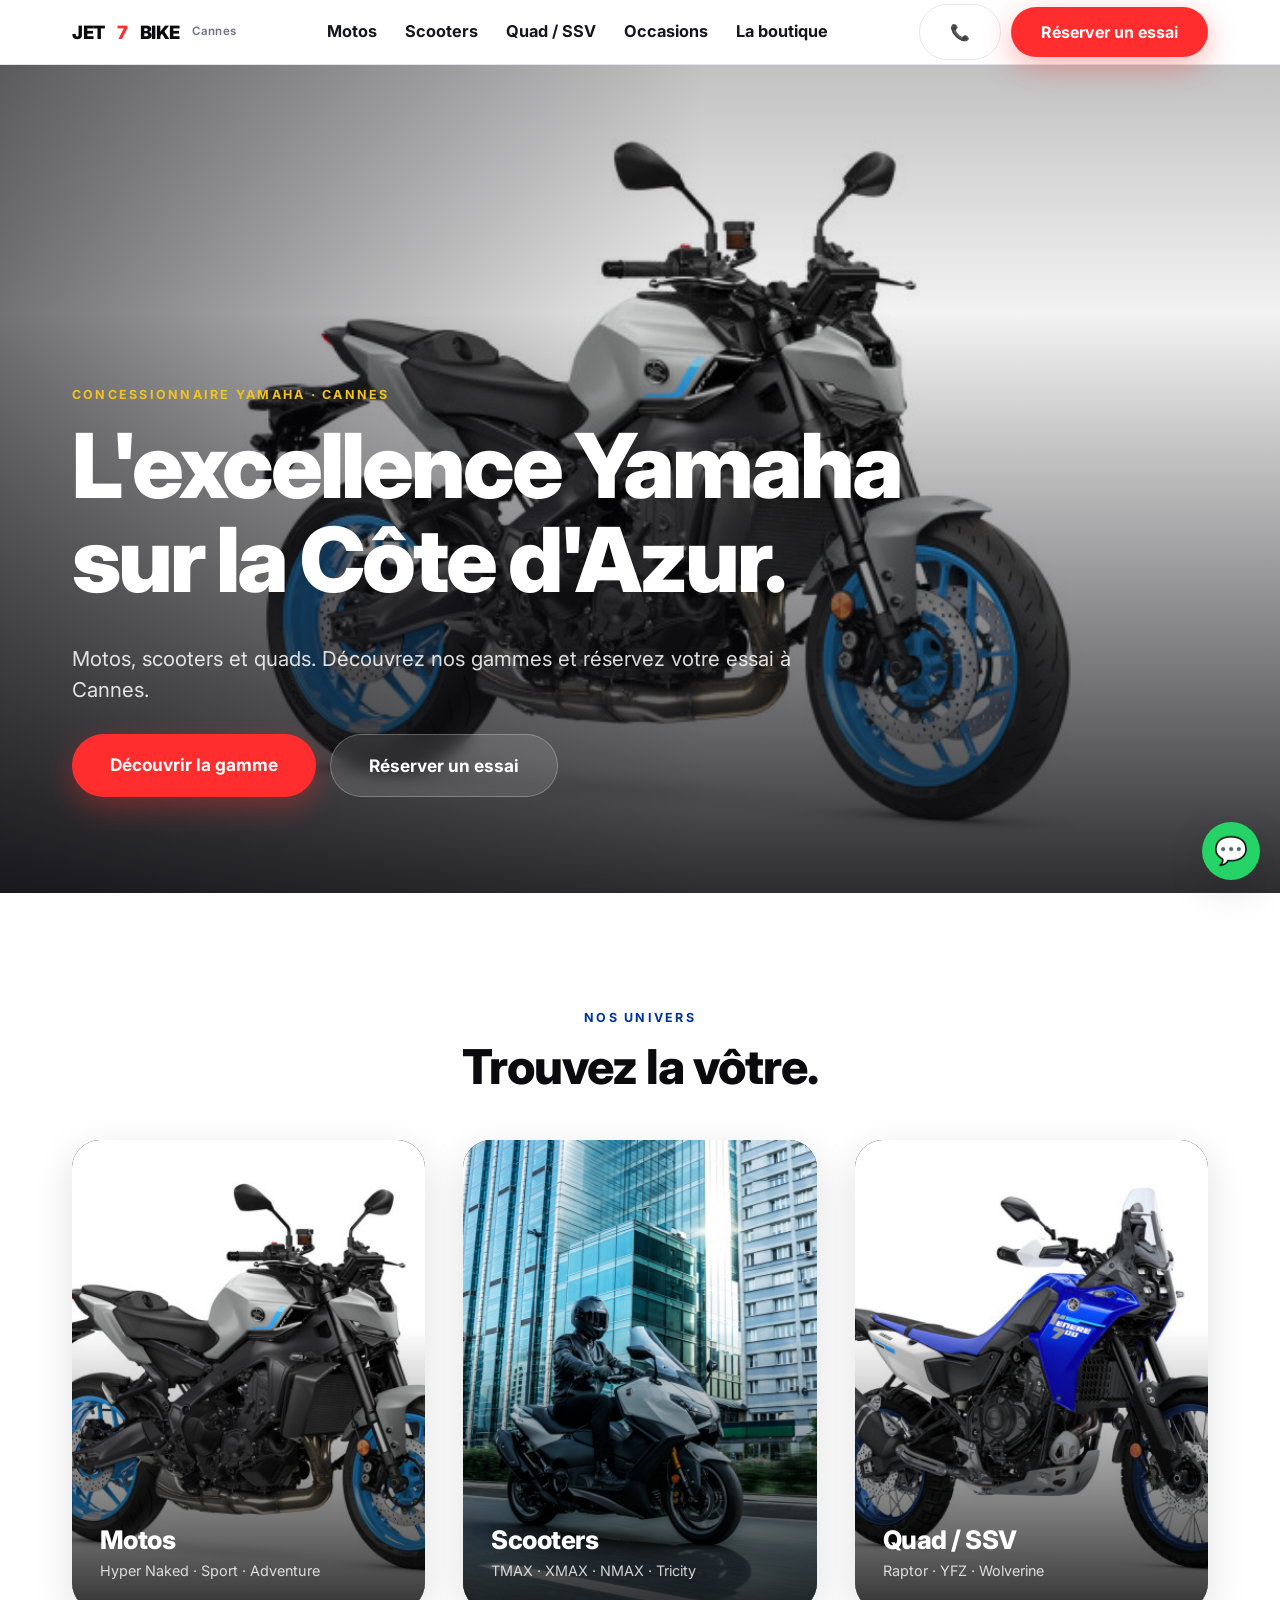
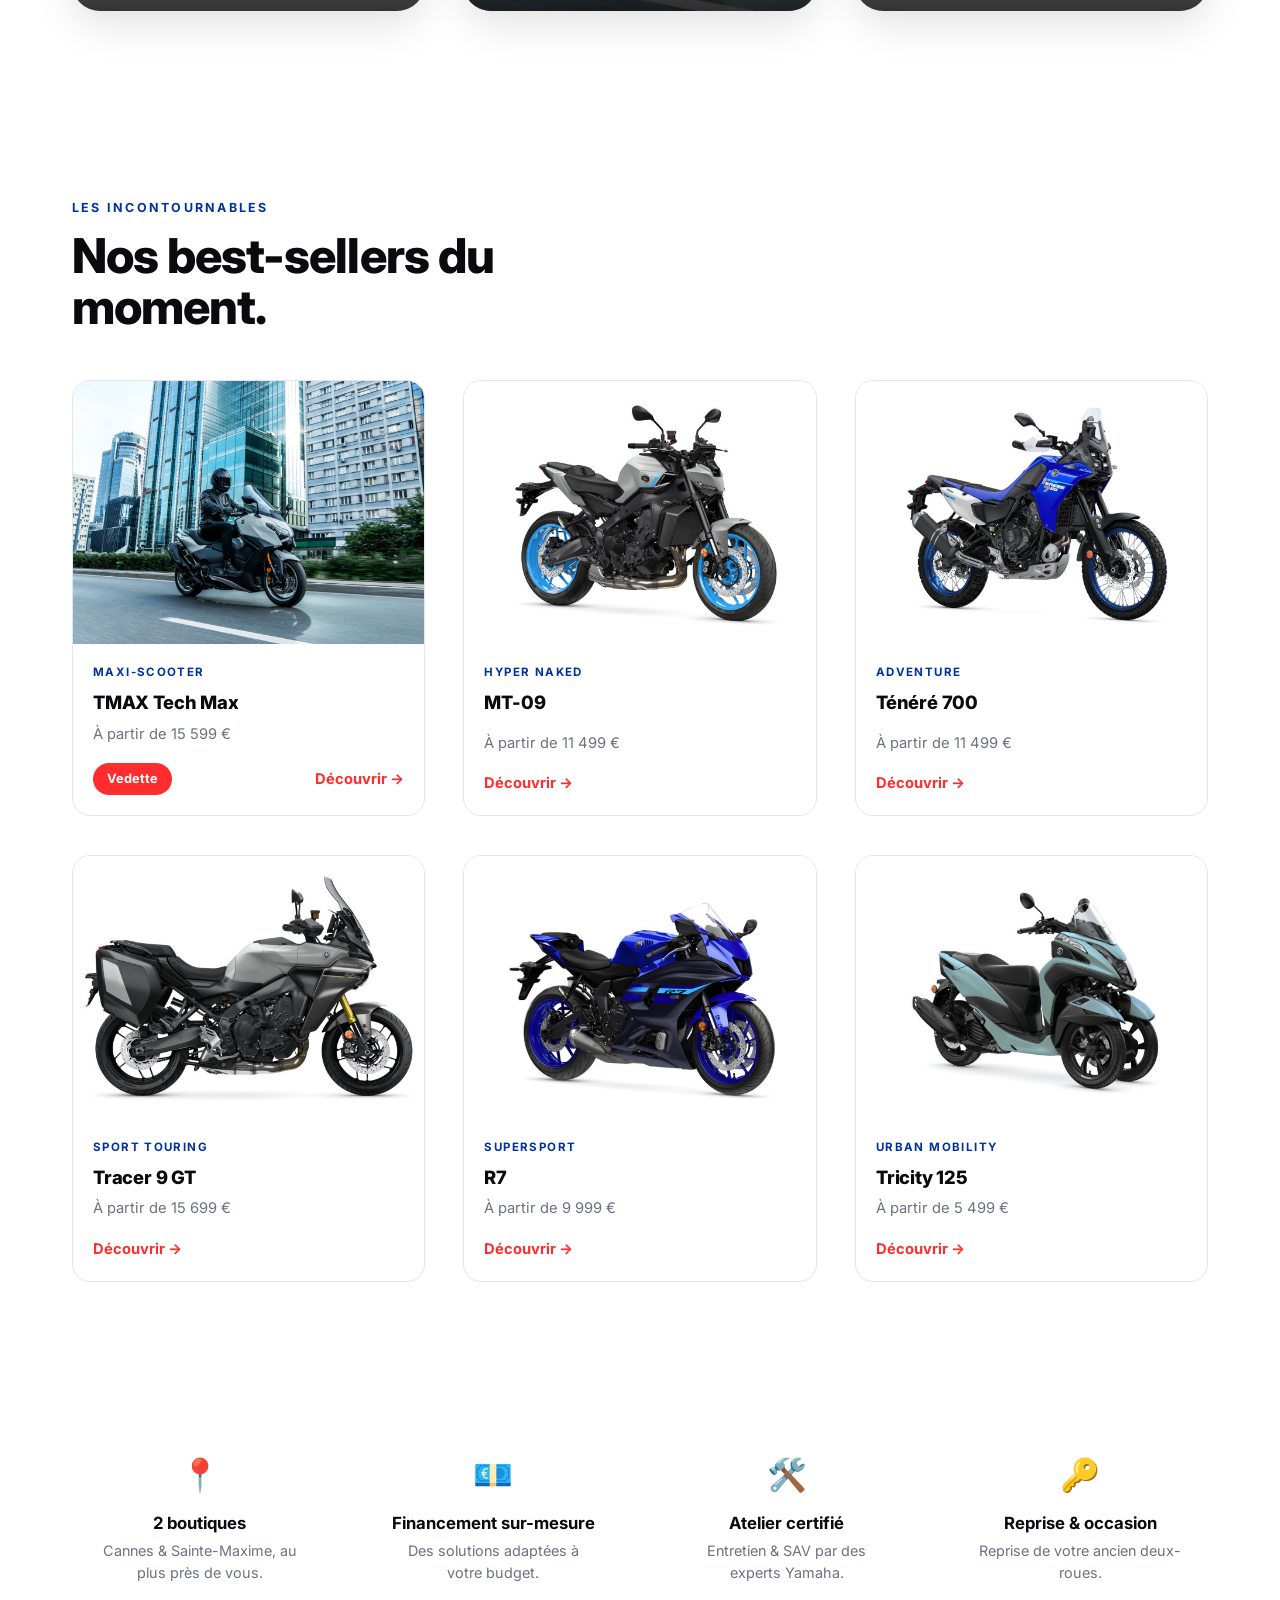
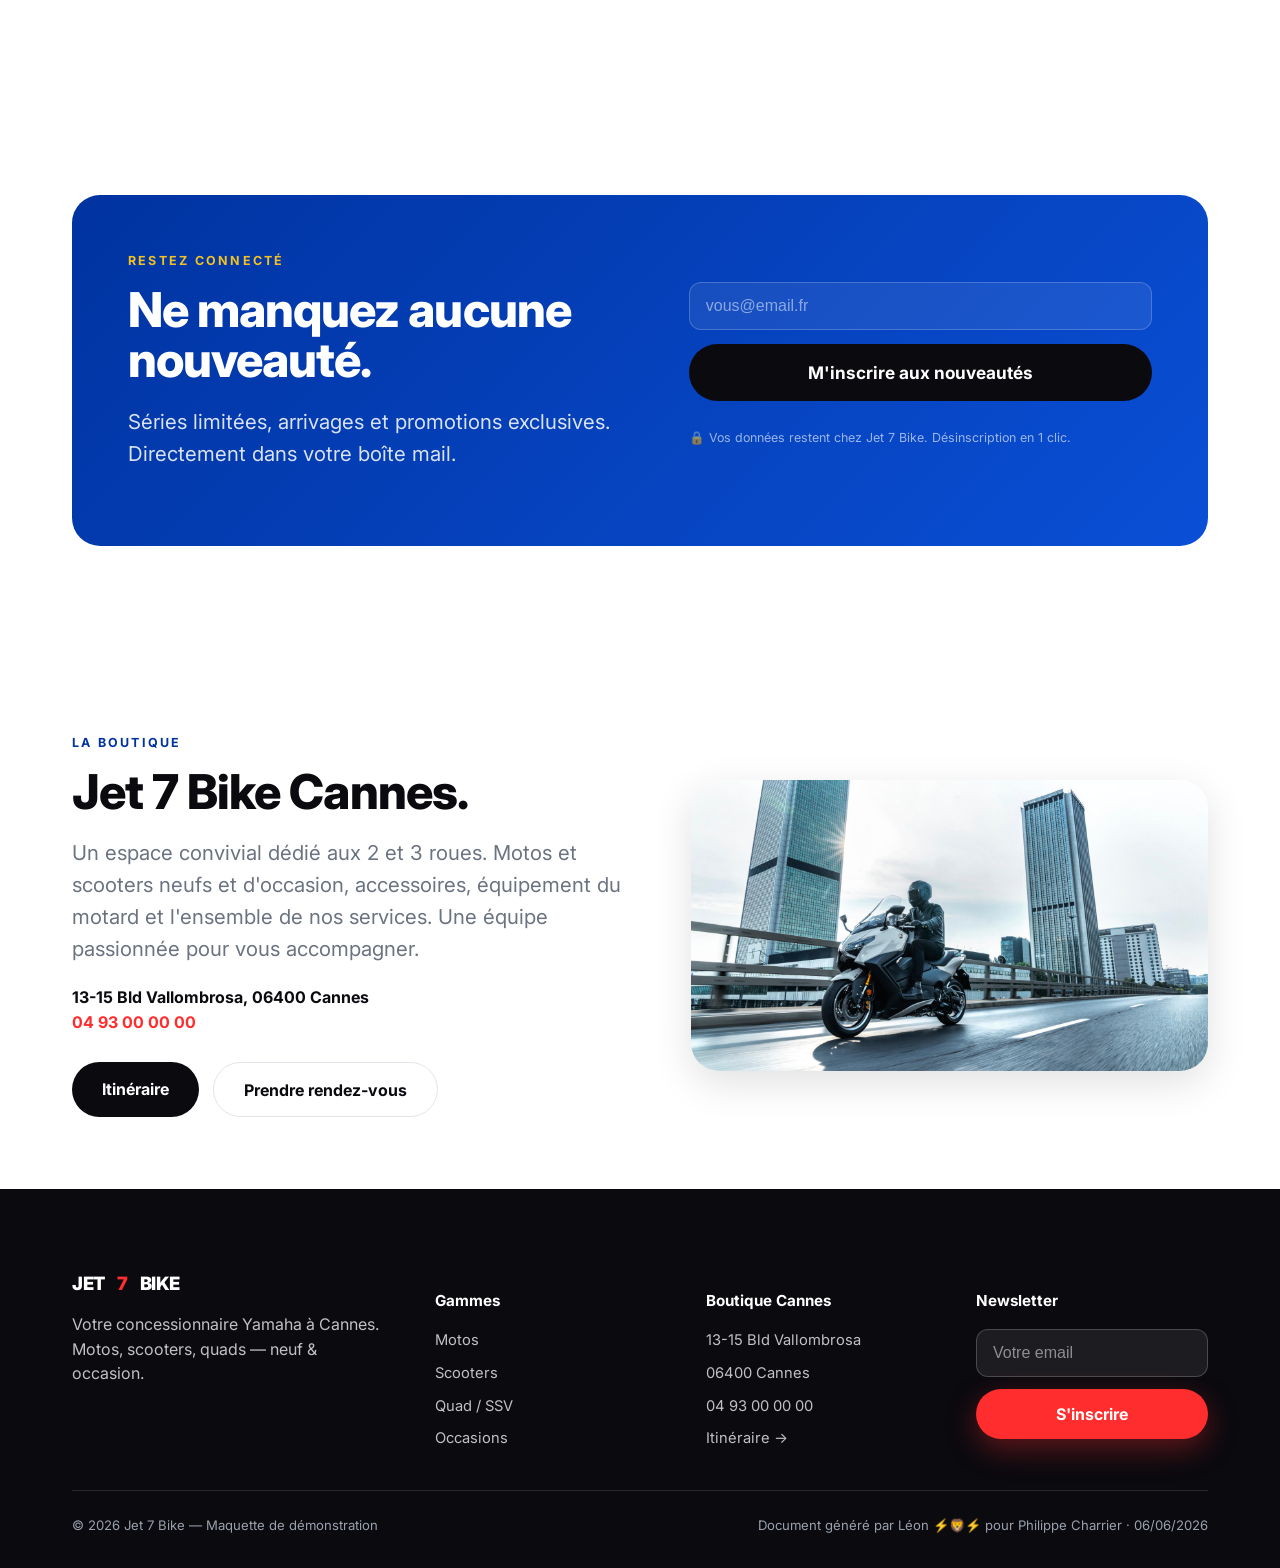
==== index.html @ 813a5bc8 "Maquette Jet 7 Bike Cannes — v1 (home + page produit TMAX)" ====
<!doctype html>
<html lang="fr">
<head>
<meta charset="utf-8">
<meta name="viewport" content="width=device-width, initial-scale=1">
<title>Jet 7 Bike — Concessionnaire Yamaha à Cannes | Motos, Scooters, Quads</title>
<meta name="description" content="Jet 7 Bike, votre concessionnaire Yamaha à Cannes. Découvrez nos motos, scooters et quads. Réservez un essai, demandez un devis. Neuf & occasion.">
<link rel="preconnect" href="https://fonts.googleapis.com">
<link rel="preconnect" href="https://fonts.gstatic.com" crossorigin>
<link href="https://fonts.googleapis.com/css2?family=Inter:wght@400;500;600;700;800;900&display=swap" rel="stylesheet">
<link rel="stylesheet" href="assets/style.css">
</head>
<body>

<!-- HEADER -->
<header class="site-header">
  <div class="container nav">
    <a class="brand" href="index.html">JET<span class="spark">7</span>BIKE <small>Cannes</small></a>
    <nav class="nav-links">
      <a href="#motos">Motos</a>
      <a href="#scooters">Scooters</a>
      <a href="#quad">Quad / SSV</a>
      <a href="#occasions">Occasions</a>
      <a href="#boutique">La boutique</a>
    </nav>
    <div class="nav-cta">
      <a class="btn btn--line" href="tel:+33493000000" aria-label="Appeler">📞</a>
      <button class="btn btn--primary" data-modal="essai">Réserver un essai</button>
    </div>
    <button class="burger" aria-label="Menu"><span></span><span></span><span></span></button>
  </div>
</header>

<!-- HERO -->
<section class="hero">
  <img class="hero__bg" src="assets/img/mt-09.jpg" alt="Yamaha sur la Côte d'Azur">
  <div class="container hero__inner">
    <p class="eyebrow eyebrow--light">Concessionnaire Yamaha · Cannes</p>
    <h1 class="display">L'excellence Yamaha<br>sur la Côte d'Azur.</h1>
    <p class="lead">Motos, scooters et quads. Découvrez nos gammes et réservez votre essai à Cannes.</p>
    <div class="hero__cta">
      <a class="btn btn--primary btn--lg" href="#motos">Découvrir la gamme</a>
      <button class="btn btn--ghost btn--lg" data-modal="essai">Réserver un essai</button>
    </div>
  </div>
</section>

<!-- CATÉGORIES -->
<section class="section" id="motos">
  <div class="container">
    <div class="sec-head center"><p class="eyebrow">Nos univers</p><h2>Trouvez la vôtre.</h2></div>
    <div class="cat-grid reveal">
      <a class="cat-card" href="#motos"><img src="assets/img/mt-09.jpg" alt="Motos Yamaha"><div class="cat-card__body"><h3>Motos</h3><span>Hyper Naked · Sport · Adventure</span></div></a>
      <a class="cat-card" id="scooters" href="produits/tmax-tech-max.html"><img src="assets/img/tmax-2.jpg" alt="Scooters Yamaha"><div class="cat-card__body"><h3>Scooters</h3><span>TMAX · XMAX · NMAX · Tricity</span></div></a>
      <a class="cat-card" id="quad" href="#quad"><img src="assets/img/tenere.jpg" alt="Quad et SSV Yamaha"><div class="cat-card__body"><h3>Quad / SSV</h3><span>Raptor · YFZ · Wolverine</span></div></a>
    </div>
  </div>
</section>

<!-- BEST-SELLERS -->
<section class="section--tight">
  <div class="container">
    <div class="sec-head"><p class="eyebrow">Les incontournables</p><h2>Nos best-sellers du moment.</h2></div>
    <div class="model-grid reveal">
      <a class="model-card" href="produits/tmax-tech-max.html">
        <div class="model-card__media"><img src="assets/img/tmax-2.jpg" alt="TMAX Tech Max"></div>
        <div class="model-card__body"><span class="model-card__cat">Maxi-scooter</span><span class="model-card__name">TMAX Tech Max</span>
        <span class="model-card__price">À partir de 15 599 €</span>
        <div class="model-card__foot"><span class="badge badge--new">Vedette</span><span class="model-card__link">Découvrir →</span></div></div>
      </a>
      <a class="model-card" href="produits/tmax-tech-max.html">
        <div class="model-card__media"><img src="assets/img/mt-09.jpg" alt="MT-09"></div>
        <div class="model-card__body"><span class="model-card__cat">Hyper Naked</span><span class="model-card__name">MT-09</span>
        <span class="model-card__price">À partir de 11 499 €</span>
        <div class="model-card__foot"><span class="model-card__link">Découvrir →</span></div></div>
      </a>
      <a class="model-card" href="produits/tmax-tech-max.html">
        <div class="model-card__media"><img src="assets/img/tenere.jpg" alt="Ténéré 700"></div>
        <div class="model-card__body"><span class="model-card__cat">Adventure</span><span class="model-card__name">Ténéré 700</span>
        <span class="model-card__price">À partir de 11 499 €</span>
        <div class="model-card__foot"><span class="model-card__link">Découvrir →</span></div></div>
      </a>
      <a class="model-card" href="produits/tmax-tech-max.html">
        <div class="model-card__media"><img src="assets/img/tracer9.jpg" alt="Tracer 9 GT"></div>
        <div class="model-card__body"><span class="model-card__cat">Sport Touring</span><span class="model-card__name">Tracer 9 GT</span>
        <span class="model-card__price">À partir de 15 699 €</span>
        <div class="model-card__foot"><span class="model-card__link">Découvrir →</span></div></div>
      </a>
      <a class="model-card" href="produits/tmax-tech-max.html">
        <div class="model-card__media"><img src="assets/img/r7.jpg" alt="R7"></div>
        <div class="model-card__body"><span class="model-card__cat">Supersport</span><span class="model-card__name">R7</span>
        <span class="model-card__price">À partir de 9 999 €</span>
        <div class="model-card__foot"><span class="model-card__link">Découvrir →</span></div></div>
      </a>
      <a class="model-card" href="produits/tmax-tech-max.html">
        <div class="model-card__media"><img src="assets/img/tricity.jpg" alt="Tricity 125"></div>
        <div class="model-card__body"><span class="model-card__cat">Urban Mobility</span><span class="model-card__name">Tricity 125</span>
        <span class="model-card__price">À partir de 5 499 €</span>
        <div class="model-card__foot"><span class="model-card__link">Découvrir →</span></div></div>
      </a>
    </div>
  </div>
</section>

<!-- RÉASSURANCE -->
<section class="section--tight">
  <div class="container">
    <div class="trust reveal">
      <div class="trust__item"><div class="trust__ic">📍</div><h4>2 boutiques</h4><p>Cannes & Sainte-Maxime, au plus près de vous.</p></div>
      <div class="trust__item"><div class="trust__ic">💶</div><h4>Financement sur-mesure</h4><p>Des solutions adaptées à votre budget.</p></div>
      <div class="trust__item"><div class="trust__ic">🛠️</div><h4>Atelier certifié</h4><p>Entretien & SAV par des experts Yamaha.</p></div>
      <div class="trust__item"><div class="trust__ic">🔑</div><h4>Reprise & occasion</h4><p>Reprise de votre ancien deux-roues.</p></div>
    </div>
  </div>
</section>

<!-- CAPTURE EMAIL -->
<section class="section">
  <div class="container">
    <div class="lead-block lead-block--blue reveal">
      <div class="lead-grid">
        <div>
          <p class="eyebrow eyebrow--light">Restez connecté</p>
          <h2 style="color:#fff">Ne manquez aucune nouveauté.</h2>
          <p class="lead" style="color:rgba(255,255,255,.85)">Séries limitées, arrivages et promotions exclusives. Directement dans votre boîte mail.</p>
        </div>
        <div>
          <form class="form" data-newsletter>
            <div class="field"><input class="input" type="email" placeholder="vous@email.fr" required></div>
            <button class="btn btn--dark btn--wide btn--lg" type="submit">M'inscrire aux nouveautés</button>
            <p class="consent">🔒 Vos données restent chez Jet 7 Bike. Désinscription en 1 clic.</p>
          </form>
        </div>
      </div>
    </div>
  </div>
</section>

<!-- BOUTIQUE -->
<section class="section--tight" id="boutique">
  <div class="container">
    <div class="lead-grid reveal">
      <div>
        <p class="eyebrow">La boutique</p>
        <h2>Jet 7 Bike Cannes.</h2>
        <p class="lead">Un espace convivial dédié aux 2 et 3 roues. Motos et scooters neufs et d'occasion, accessoires, équipement du motard et l'ensemble de nos services. Une équipe passionnée pour vous accompagner.</p>
        <p style="margin-top:18px"><strong>13-15 Bld Vallombrosa, 06400 Cannes</strong><br><a href="tel:+33493000000" style="color:var(--accent);font-weight:700">04 93 00 00 00</a></p>
        <div class="hero__cta">
          <a class="btn btn--dark" href="https://www.google.fr/maps/?q=JET 7 BIKE,13-15 BLD VALLOMBROSA 06400 CANNES" target="_blank" rel="noopener">Itinéraire</a>
          <button class="btn btn--line" data-modal="essai">Prendre rendez-vous</button>
        </div>
      </div>
      <img src="assets/img/tmax-3.jpg" alt="Boutique Jet 7 Bike" style="border-radius:var(--radius-lg);box-shadow:var(--shadow)" loading="lazy">
    </div>
  </div>
</section>

<!-- FOOTER -->
<footer class="footer">
  <div class="container">
    <div class="footer-grid">
      <div>
        <a class="brand" href="index.html" style="color:#fff">JET<span class="spark">7</span>BIKE</a>
        <p style="margin-top:14px;max-width:32ch">Votre concessionnaire Yamaha à Cannes. Motos, scooters, quads — neuf & occasion.</p>
      </div>
      <div><h4>Gammes</h4><ul><li><a href="#motos">Motos</a></li><li><a href="#scooters">Scooters</a></li><li><a href="#quad">Quad / SSV</a></li><li><a href="#occasions">Occasions</a></li></ul></div>
      <div><h4>Boutique Cannes</h4><ul><li>13-15 Bld Vallombrosa</li><li>06400 Cannes</li><li><a href="tel:+33493000000">04 93 00 00 00</a></li><li><a href="https://www.google.fr/maps/?q=JET 7 BIKE,13-15 BLD VALLOMBROSA 06400 CANNES" target="_blank" rel="noopener">Itinéraire →</a></li></ul></div>
      <div><h4>Newsletter</h4><form data-newsletter><div class="field"><input class="input" style="background:rgba(255,255,255,.08)" type="email" placeholder="Votre email" required></div><button class="btn btn--primary btn--wide mt-s" type="submit">S'inscrire</button></form></div>
    </div>
    <div class="footer-bottom"><span>© 2026 Jet 7 Bike — Maquette de démonstration</span><span>Document généré par Léon ⚡️🦁⚡️ pour Philippe Charrier · 06/06/2026</span></div>
  </div>
</footer>

<!-- WHATSAPP -->
<a class="fab-wa" href="https://wa.me/33600000000?text=Bonjour%20Jet%207%20Bike" target="_blank" rel="noopener" aria-label="WhatsApp">💬</a>

<div id="modal-root"></div>
<script src="assets/app.js"></script>
</body>
</html>
---- assets/style.css ----
/* =============================================================
   JET 7 BIKE — Refonte 2026 · Design System
   Style: premium, épuré, "landing Apple" · Yamaha racing DNA
   Auteur: Léon ⚡️🦁⚡️ pour Philippe Charrier
   ============================================================= */

:root {
  /* Marque Yamaha + Jet7 */
  --ink:        #0a0a0f;      /* noir profond */
  --ink-2:      #15151d;
  --carbon:     #1c1c26;
  --paper:      #ffffff;
  --paper-2:    #f6f7f9;
  --paper-3:    #eceef2;
  --line:       #e2e5ea;
  --muted:      #6b7280;
  --muted-2:    #9aa1ad;

  --yam-blue:   #0033a0;      /* Yamaha Racing Blue */
  --yam-blue-2: #0a4fd6;
  --accent:     #ff2d2d;      /* rouge dynamique CTA */
  --accent-2:   #e01b1b;
  --gold:       #f4c220;

  --radius:     18px;
  --radius-sm:  12px;
  --radius-lg:  28px;

  --shadow-sm:  0 2px 10px rgba(10,10,15,.06);
  --shadow:     0 12px 40px rgba(10,10,15,.12);
  --shadow-lg:  0 30px 80px rgba(10,10,15,.22);

  --maxw: 1200px;
  --gap: clamp(16px, 3vw, 40px);

  --font: "Inter", "Helvetica Neue", -apple-system, BlinkMacSystemFont, "Segoe UI", Roboto, Arial, sans-serif;
  --font-display: "Inter", -apple-system, sans-serif;

  --ease: cubic-bezier(.2,.7,.2,1);
}

* { box-sizing: border-box; }
html { scroll-behavior: smooth; -webkit-text-size-adjust: 100%; }
body {
  margin: 0;
  font-family: var(--font);
  color: var(--ink);
  background: var(--paper);
  line-height: 1.55;
  -webkit-font-smoothing: antialiased;
  text-rendering: optimizeLegibility;
}
img { max-width: 100%; display: block; }
a { color: inherit; text-decoration: none; }
button { font-family: inherit; cursor: pointer; border: 0; background: none; }

.container { width: 100%; max-width: var(--maxw); margin: 0 auto; padding: 0 clamp(18px, 4vw, 32px); }
.section { padding: clamp(56px, 9vw, 120px) 0; }
.section--tight { padding: clamp(40px, 6vw, 72px) 0; }

/* ---------- Typo ---------- */
h1,h2,h3 { font-family: var(--font-display); font-weight: 800; letter-spacing: -.02em; line-height: 1.05; margin: 0 0 .4em; }
.display { font-size: clamp(2.6rem, 7vw, 5.6rem); font-weight: 850; letter-spacing: -.035em; }
h2 { font-size: clamp(1.9rem, 4vw, 3rem); }
h3 { font-size: clamp(1.2rem, 2vw, 1.6rem); }
.lead { font-size: clamp(1.05rem, 1.6vw, 1.35rem); color: var(--muted); max-width: 60ch; }
.eyebrow { text-transform: uppercase; letter-spacing: .18em; font-size: .78rem; font-weight: 700; color: var(--yam-blue); margin: 0 0 14px; }
.eyebrow--light { color: var(--gold); }

/* ---------- Boutons ---------- */
.btn { display: inline-flex; align-items: center; gap: .55em; padding: 15px 30px; border-radius: 100px;
  font-weight: 700; font-size: 1rem; transition: transform .25s var(--ease), box-shadow .25s var(--ease), background .2s; }
.btn:hover { transform: translateY(-2px); }
.btn--primary { background: var(--accent); color: #fff; box-shadow: 0 10px 30px rgba(255,45,45,.35); }
.btn--primary:hover { background: var(--accent-2); box-shadow: 0 16px 40px rgba(255,45,45,.45); }
.btn--dark { background: var(--ink); color: #fff; }
.btn--dark:hover { background: var(--carbon); }
.btn--ghost { background: rgba(255,255,255,.12); color: #fff; backdrop-filter: blur(8px); border: 1px solid rgba(255,255,255,.25); }
.btn--ghost:hover { background: rgba(255,255,255,.22); }
.btn--line { background: transparent; color: var(--ink); border: 1.5px solid var(--line); }
.btn--line:hover { border-color: var(--ink); }
.btn--wide { width: 100%; justify-content: center; }
.btn--lg { padding: 18px 38px; font-size: 1.08rem; }

/* ---------- Header ---------- */
.site-header { position: sticky; top: 0; z-index: 100; background: rgba(255,255,255,.82);
  backdrop-filter: saturate(180%) blur(18px); border-bottom: 1px solid var(--line); }
.nav { display: flex; align-items: center; justify-content: space-between; height: 64px; }
.brand { display: flex; align-items: center; gap: 12px; font-weight: 850; letter-spacing: -.02em; font-size: 1.15rem; }
.brand .spark { color: var(--accent); }
.brand small { font-weight: 600; color: var(--muted); font-size: .72rem; letter-spacing: .04em; }
.nav-links { display: flex; gap: 28px; align-items: center; }
.nav-links a { font-weight: 700; font-size: 1.02rem; color: var(--ink-2); transition: color .2s; }
.nav-links a:hover { color: var(--yam-blue); }
.nav-cta { display: flex; gap: 10px; align-items: center; }
.burger { display: none; flex-direction: column; gap: 5px; padding: 8px; }
.burger span { width: 24px; height: 2px; background: var(--ink); border-radius: 2px; transition: .3s; }

/* ---------- Hero ---------- */
.hero { position: relative; min-height: 92vh; display: flex; align-items: flex-end; color: #fff; overflow: hidden; background: var(--ink); }
.hero__bg { position: absolute; inset: 0; width: 100%; height: 100%; object-fit: cover; z-index: 0; }
.hero::after { content: ""; position: absolute; inset: 0; z-index: 1;
  background: linear-gradient(180deg, rgba(8,8,12,.25) 0%, rgba(8,8,12,.05) 30%, rgba(8,8,12,.85) 100%),
              linear-gradient(90deg, rgba(8,8,12,.55) 0%, rgba(8,8,12,0) 55%); }
.hero__inner { position: relative; z-index: 2; padding-bottom: clamp(48px, 8vw, 96px); width: 100%; }
.hero__inner .lead { color: rgba(255,255,255,.85); }
.hero__cta { display: flex; gap: 14px; flex-wrap: wrap; margin-top: 28px; }

/* ---------- Cartes catégories ---------- */
.cat-grid { display: grid; grid-template-columns: repeat(3, 1fr); gap: var(--gap); }
.cat-card { position: relative; border-radius: var(--radius-lg); overflow: hidden; aspect-ratio: 3/4; background: var(--ink);
  display: flex; align-items: flex-end; color: #fff; box-shadow: var(--shadow); transition: transform .4s var(--ease); }
.cat-card:hover { transform: translateY(-6px); }
.cat-card img { position: absolute; inset: 0; height: 100%; width: 100%; object-fit: cover; transition: transform .6s var(--ease); }
.cat-card:hover img { transform: scale(1.06); }
.cat-card::after { content:""; position:absolute; inset:0; background: linear-gradient(180deg,transparent 40%, rgba(0,0,0,.8)); }
.cat-card__body { position: relative; z-index: 2; padding: 28px; }
.cat-card__body h3 { margin-bottom: 4px; }
.cat-card__body span { color: rgba(255,255,255,.8); font-size: .9rem; }

/* ---------- Grille modèles ---------- */
.model-grid { display: grid; grid-template-columns: repeat(auto-fill, minmax(280px, 1fr)); gap: var(--gap); }
.model-card { background: var(--paper); border: 1px solid var(--line); border-radius: var(--radius); overflow: hidden;
  transition: transform .3s var(--ease), box-shadow .3s var(--ease); display: flex; flex-direction: column; }
.model-card:hover { transform: translateY(-6px); box-shadow: var(--shadow); }
.model-card__media { aspect-ratio: 4/3; background: var(--paper-2); overflow: hidden; }
.model-card__media img { width: 100%; height: 100%; object-fit: cover; transition: transform .5s var(--ease); }
.model-card:hover .model-card__media img { transform: scale(1.05); }
.model-card__body { padding: 20px; display: flex; flex-direction: column; gap: 6px; flex: 1; }
.model-card__cat { font-size: .72rem; text-transform: uppercase; letter-spacing: .12em; color: var(--yam-blue); font-weight: 700; }
.model-card__name { font-weight: 800; font-size: 1.15rem; letter-spacing: -.01em; }
.model-card__price { color: var(--muted); font-size: .92rem; margin-top: auto; }
.model-card__foot { display:flex; align-items:center; justify-content:space-between; margin-top: 12px; }
.model-card__link { font-weight: 700; color: var(--accent); font-size: .92rem; }

/* ---------- Bandeau specs ---------- */
.spec-bar { display: grid; grid-template-columns: repeat(4,1fr); gap: 1px; background: var(--line); border-radius: var(--radius); overflow: hidden; }
.spec-bar__item { background: var(--paper); padding: 22px; text-align: center; }
.spec-bar__val { font-size: clamp(1.4rem,2.4vw,2rem); font-weight: 850; letter-spacing: -.02em; }
.spec-bar__lbl { font-size: .78rem; text-transform: uppercase; letter-spacing: .1em; color: var(--muted); margin-top: 4px; }

/* ---------- Galerie ---------- */
.gallery { display: grid; grid-template-columns: repeat(12,1fr); gap: 14px; }
.gallery img { width: 100%; height: 100%; object-fit: cover; border-radius: var(--radius-sm); }
.gallery .g-big { grid-column: span 8; aspect-ratio: 16/10; }
.gallery .g-sm { grid-column: span 4; aspect-ratio: 4/5; }
.gallery .g-half { grid-column: span 6; aspect-ratio: 16/10; }

/* ---------- Points forts ---------- */
.features { display: grid; grid-template-columns: repeat(2,1fr); gap: var(--gap); }
.feature { padding: 28px; border-radius: var(--radius); background: var(--paper-2); border: 1px solid var(--line); }
.feature__ic { width: 46px; height: 46px; border-radius: 12px; background: var(--yam-blue); color:#fff; display:grid; place-items:center; font-size:1.3rem; margin-bottom: 16px; }
.feature h3 { font-size: 1.15rem; margin-bottom: 6px; }
.feature p { color: var(--muted); margin: 0; font-size: .96rem; }

/* ---------- Vidéos ---------- */
.video-grid { display: grid; grid-template-columns: repeat(2,1fr); gap: var(--gap); }
.video-card { border-radius: var(--radius); overflow: hidden; background: var(--ink); aspect-ratio: 16/9; position: relative; }
.video-card iframe { width: 100%; height: 100%; border: 0; }

/* ---------- Articles presse ---------- */
.press-row { display: flex; gap: 18px; flex-wrap: wrap; }
.press-chip { display:inline-flex; align-items:center; gap:10px; padding: 14px 20px; border:1px solid var(--line);
  border-radius: 100px; font-weight:600; transition: .2s; background: var(--paper); }
.press-chip:hover { border-color: var(--ink); transform: translateY(-2px); }
.press-chip .src { color: var(--muted); font-size:.85rem; }

/* ---------- Formulaires / Capture leads ---------- */
.lead-block { background: var(--ink); color:#fff; border-radius: var(--radius-lg); padding: clamp(28px,5vw,56px); }
.lead-block--blue { background: linear-gradient(135deg, var(--yam-blue), var(--yam-blue-2)); }
.lead-grid { display:grid; grid-template-columns: 1.1fr 1fr; gap: clamp(24px,4vw,56px); align-items:center; }
.form { display: grid; gap: 14px; }
.form .row { display:grid; grid-template-columns: 1fr 1fr; gap: 14px; }
.field { display:flex; flex-direction:column; gap:6px; }
.field label { font-size:.82rem; font-weight:600; color: rgba(255,255,255,.8); }
.input, .select, .textarea { width:100%; padding: 14px 16px; border-radius: 12px; border:1px solid rgba(255,255,255,.2);
  background: rgba(255,255,255,.08); color:#fff; font-size: 1rem; }
.input::placeholder, .textarea::placeholder { color: rgba(255,255,255,.5); }
.input:focus, .select:focus, .textarea:focus { outline: 2px solid var(--gold); background: rgba(255,255,255,.14); }
.form--light .field label { color: var(--muted); }
.form--light .input, .form--light .select, .form--light .textarea { background: var(--paper); border-color: var(--line); color: var(--ink); }
.form--light .input::placeholder { color: var(--muted-2); }
.consent { font-size:.78rem; color: rgba(255,255,255,.6); }

/* ---------- Sticky CTA mobile ---------- */
.sticky-cta { position: fixed; left:0; right:0; bottom:0; z-index: 90; display:none; gap:10px; padding:12px 16px;
  background: rgba(255,255,255,.92); backdrop-filter: blur(16px); border-top:1px solid var(--line); }
.sticky-cta .btn { flex:1; padding: 14px; font-size:.95rem; }

/* ---------- Floating WhatsApp ---------- */
.fab-wa { position: fixed; right: 20px; bottom: 20px; z-index: 95; width: 58px; height:58px; border-radius: 50%;
  background: #25D366; color:#fff; display:grid; place-items:center; box-shadow: var(--shadow); font-size:1.7rem; transition: transform .25s var(--ease); }
.fab-wa:hover { transform: scale(1.08); }

/* ---------- Réassurance ---------- */
.trust { display:grid; grid-template-columns: repeat(4,1fr); gap: var(--gap); }
.trust__item { text-align:center; padding: 24px; }
.trust__ic { font-size: 2rem; margin-bottom: 10px; }
.trust__item h4 { margin: 0 0 4px; font-size:1.05rem; }
.trust__item p { color: var(--muted); font-size:.9rem; margin:0; }

/* ---------- Footer ---------- */
.footer { background: var(--ink); color: rgba(255,255,255,.75); padding: clamp(48px,7vw,80px) 0 32px; }
.footer a { color: rgba(255,255,255,.75); }
.footer a:hover { color: #fff; }
.footer-grid { display:grid; grid-template-columns: 1.4fr 1fr 1fr 1fr; gap: var(--gap); margin-bottom: 40px; }
.footer h4 { color:#fff; font-size: .95rem; margin-bottom: 16px; }
.footer ul { list-style:none; padding:0; margin:0; display:grid; gap:10px; font-size:.92rem; }
.footer-bottom { border-top:1px solid rgba(255,255,255,.12); padding-top:24px; display:flex; justify-content:space-between; flex-wrap:wrap; gap:12px; font-size:.82rem; color: var(--muted-2); }

/* ---------- Utils ---------- */
.center { text-align:center; }
.mt-s{margin-top:12px}.mt-m{margin-top:24px}.mt-l{margin-top:48px}
.sec-head { max-width: 60ch; margin-bottom: clamp(28px,4vw,48px); }
.sec-head.center { margin-left:auto; margin-right:auto; }
.badge { display:inline-flex; align-items:center; gap:6px; padding:6px 14px; border-radius:100px; background: var(--paper-3); font-size:.8rem; font-weight:700; }
.badge--new { background: var(--accent); color:#fff; }
.reveal { opacity:0; transform: translateY(24px); transition: opacity .7s var(--ease), transform .7s var(--ease); }
.reveal.in { opacity:1; transform:none; }

/* ---------- Responsive ---------- */
@media (max-width: 900px) {
  .cat-grid { grid-template-columns: 1fr 1fr; }
  .features, .video-grid, .lead-grid { grid-template-columns: 1fr; }
  .spec-bar { grid-template-columns: repeat(2,1fr); }
  .trust { grid-template-columns: 1fr 1fr; }
  .footer-grid { grid-template-columns: 1fr 1fr; }
  .gallery .g-big,.gallery .g-sm,.gallery .g-half { grid-column: span 12; }
  .nav-links { display:none; }
  .burger { display:flex; }
  .nav-links.open { display:flex; position:absolute; top:64px; left:0; right:0; flex-direction:column; background:#fff; padding:20px; border-bottom:1px solid var(--line); gap:18px; }
}
@media (max-width: 560px) {
  .cat-grid { grid-template-columns: 1fr; }
  .form .row { grid-template-columns: 1fr; }
  .sticky-cta { display:flex; }
  .trust { grid-template-columns: 1fr; }
  .footer-grid { grid-template-columns: 1fr; }
  .fab-wa { bottom: 84px; }
}

/* ---------- Modales ---------- */
#modal-root:empty { display: none; }
.modal-overlay { position: fixed; inset: 0; z-index: 200; background: rgba(8,8,12,.6); backdrop-filter: blur(6px);
  display: grid; place-items: center; padding: 20px; animation: fade .25s var(--ease); }
.modal { background: #fff; color: var(--ink); border-radius: var(--radius-lg); padding: clamp(26px,4vw,40px);
  width: 100%; max-width: 460px; position: relative; box-shadow: var(--shadow-lg); animation: pop .3s var(--ease); }
.modal__x { position: absolute; top: 14px; right: 16px; font-size: 1.8rem; line-height: 1; color: var(--muted); }
.modal__x:hover { color: var(--ink); }
.modal .eyebrow { color: var(--accent); }
.form-success { text-align: center; padding: 10px 0; }
.form-success__ic { width: 64px; height: 64px; border-radius: 50%; background: #16a34a; color:#fff; display:grid; place-items:center;
  font-size: 2rem; margin: 0 auto 16px; }
.news-ok { color: var(--gold); font-weight: 700; margin: 0; }
@keyframes fade { from{opacity:0} to{opacity:1} }
@keyframes pop { from{opacity:0; transform: translateY(20px) scale(.97)} to{opacity:1; transform:none} }
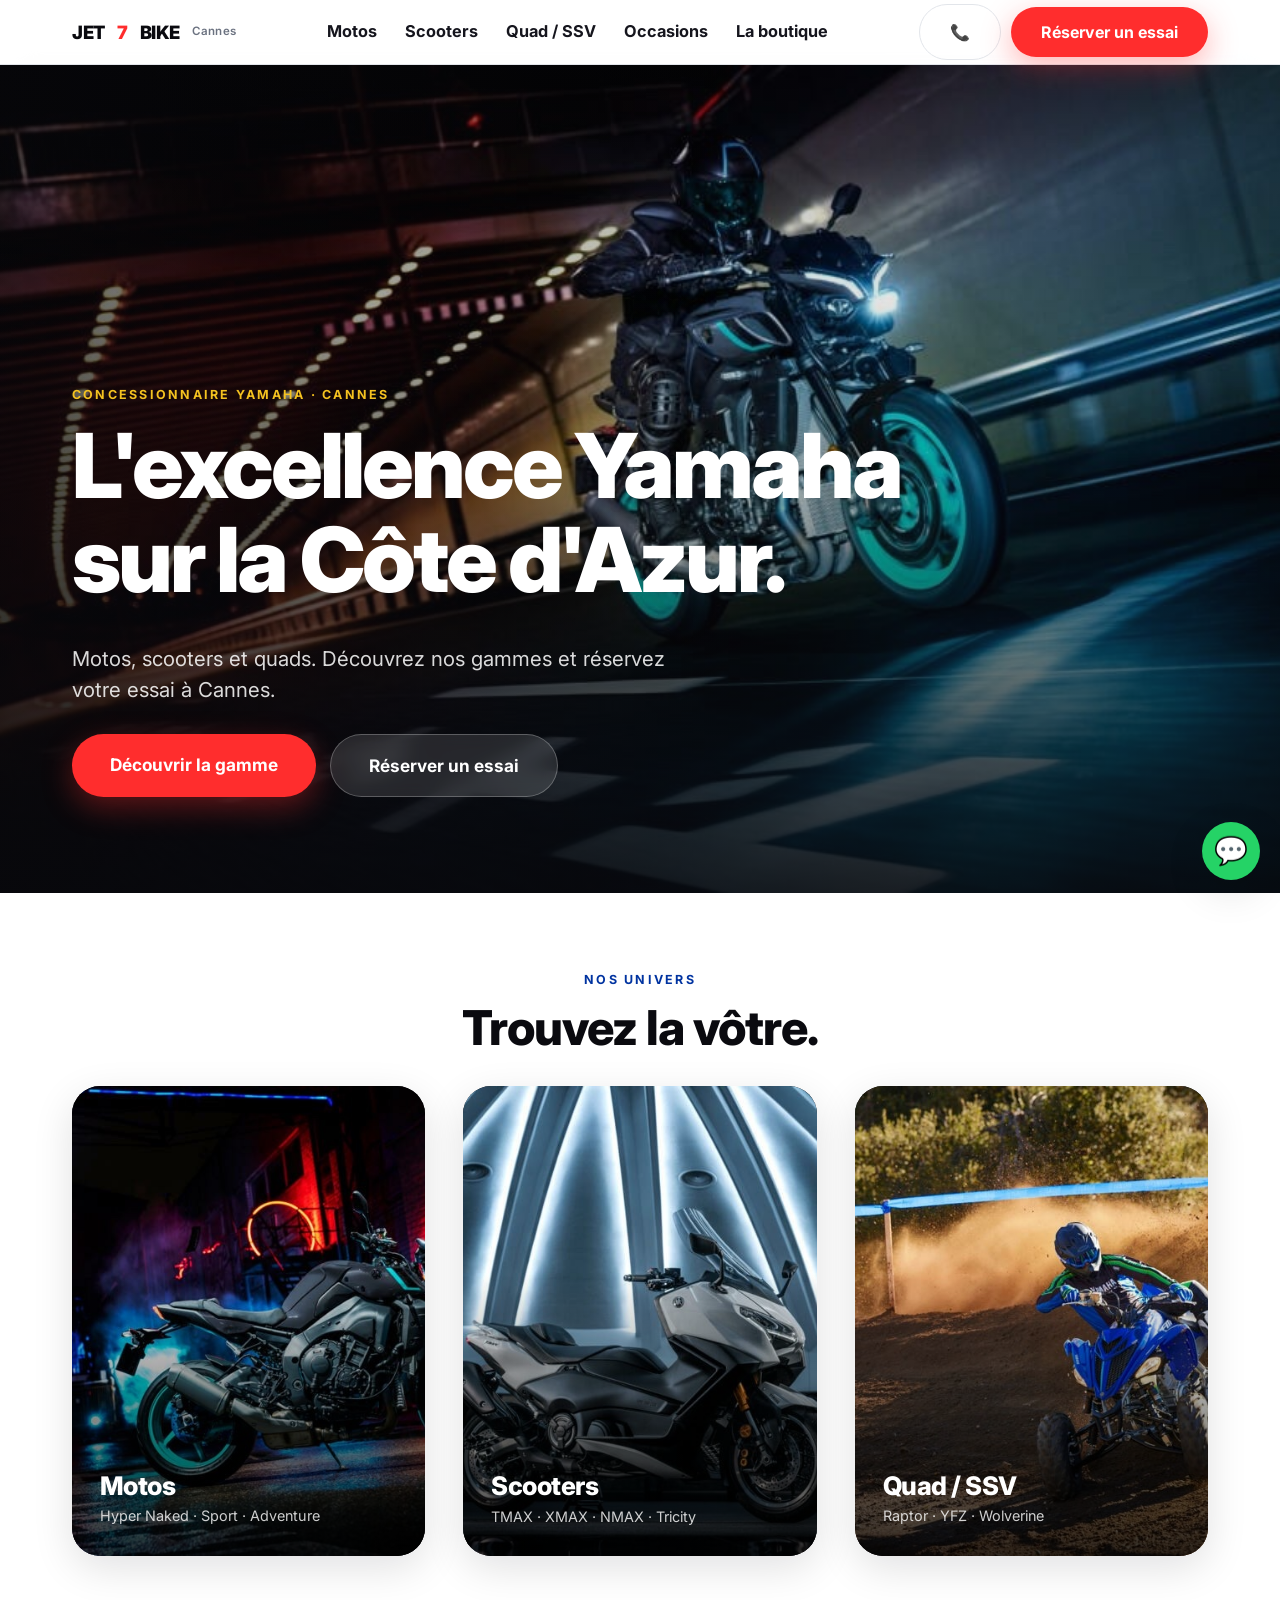
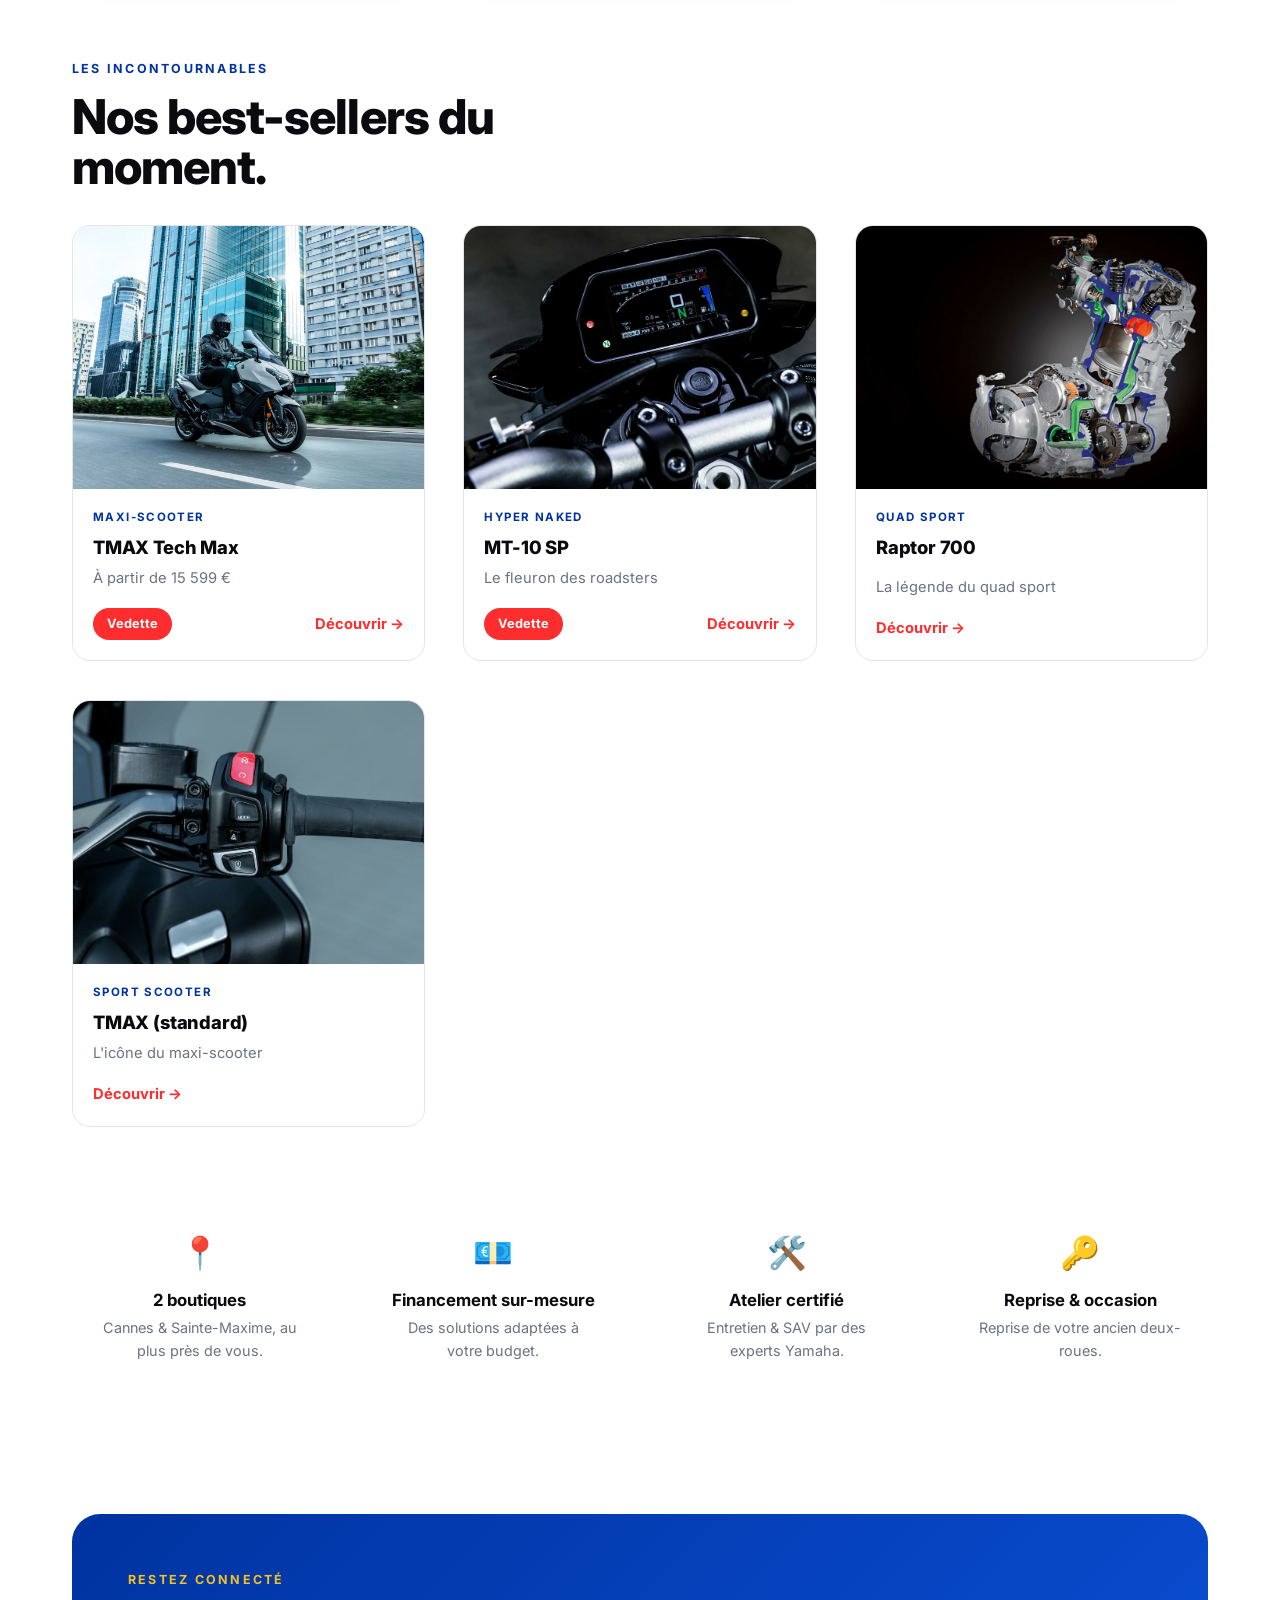
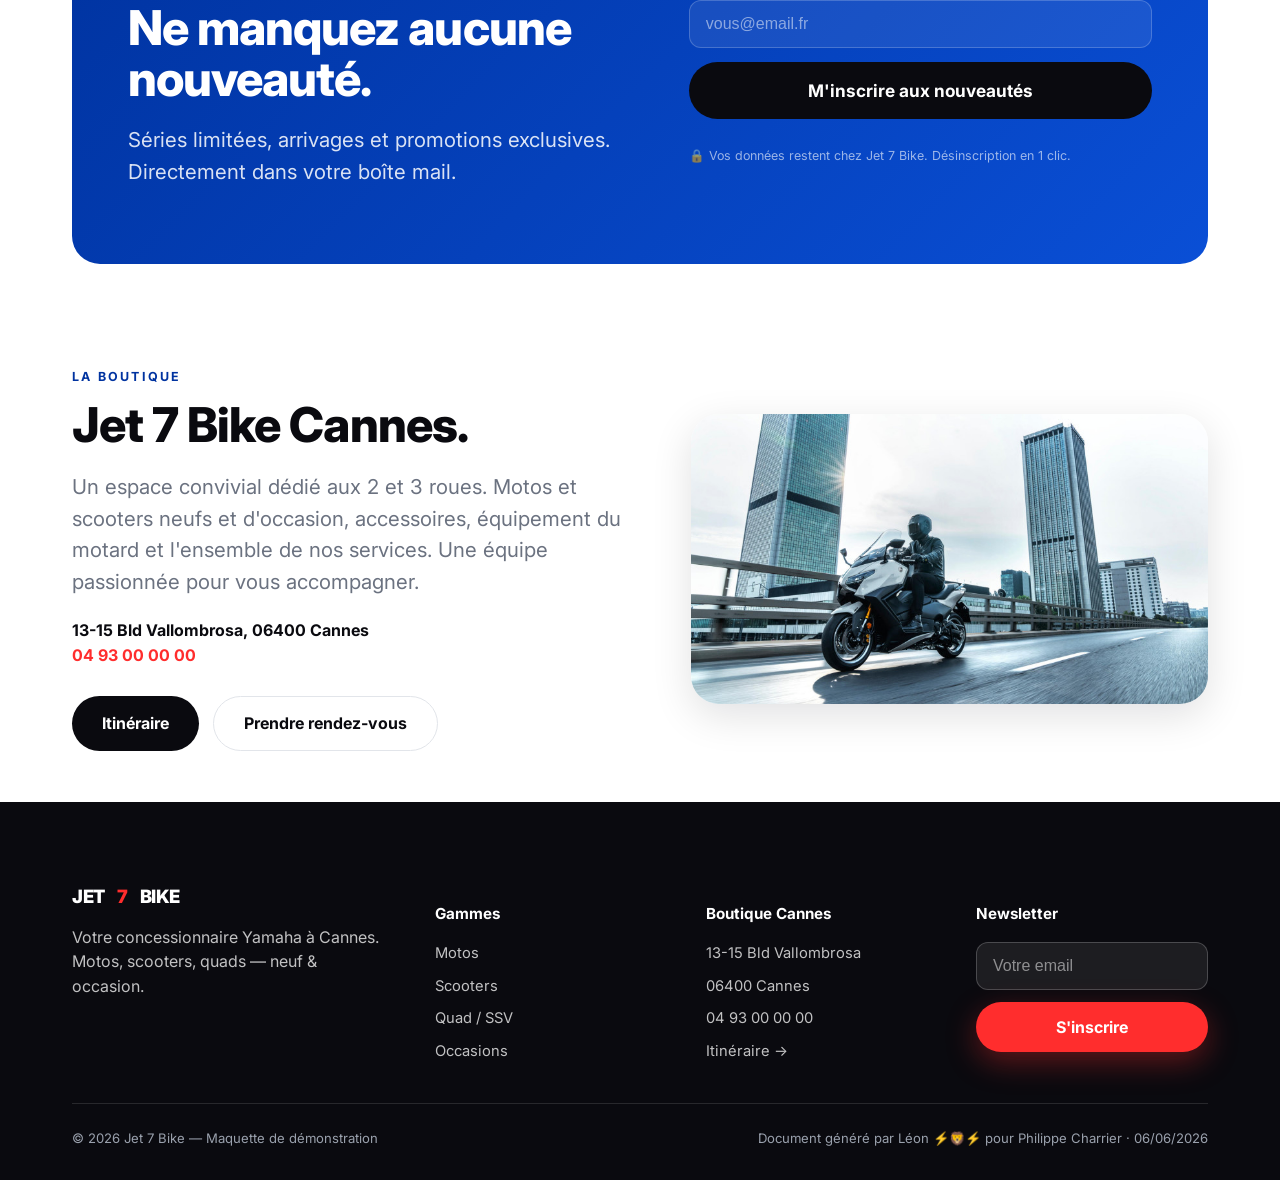
==== commit 6da8f095: "Home : 3 cartes categories liees aux fiches (Motos->MT-10 SP, Scooters->TMAX, Quad->Raptor) avec pho" ====
--- a/index.html
+++ b/index.html
@@ -33,7 +33,7 @@
 
 <!-- HERO -->
 <section class="hero">
-  <img class="hero__bg" src="assets/img/mt-09.jpg" alt="Yamaha sur la Côte d'Azur">
+  <img class="hero__bg" src="assets/img/mt10-of-action.jpg" alt="Yamaha sur la Côte d'Azur">
   <div class="container hero__inner">
     <p class="eyebrow eyebrow--light">Concessionnaire Yamaha · Cannes</p>
     <h1 class="display">L'excellence Yamaha<br>sur la Côte d'Azur.</h1>
@@ -50,9 +50,9 @@
   <div class="container">
     <div class="sec-head center"><p class="eyebrow">Nos univers</p><h2>Trouvez la vôtre.</h2></div>
     <div class="cat-grid reveal">
-      <a class="cat-card" href="#motos"><img src="assets/img/mt-09.jpg" alt="Motos Yamaha"><div class="cat-card__body"><h3>Motos</h3><span>Hyper Naked · Sport · Adventure</span></div></a>
-      <a class="cat-card" id="scooters" href="produits/tmax-tech-max.html"><img src="assets/img/tmax-2.jpg" alt="Scooters Yamaha"><div class="cat-card__body"><h3>Scooters</h3><span>TMAX · XMAX · NMAX · Tricity</span></div></a>
-      <a class="cat-card" id="quad" href="#quad"><img src="assets/img/tenere.jpg" alt="Quad et SSV Yamaha"><div class="cat-card__body"><h3>Quad / SSV</h3><span>Raptor · YFZ · Wolverine</span></div></a>
+      <a class="cat-card" href="produits/mt-10-sp.html"><img src="assets/img/mt10-of-action2.jpg" alt="Motos Yamaha — MT-10 SP"><div class="cat-card__body"><h3>Motos</h3><span>Hyper Naked · Sport · Adventure</span></div></a>
+      <a class="cat-card" id="scooters" href="produits/tmax-tech-max.html"><img src="assets/img/tmax-of-action1.jpg" alt="Scooters Yamaha — TMAX"><div class="cat-card__body"><h3>Scooters</h3><span>TMAX · XMAX · NMAX · Tricity</span></div></a>
+      <a class="cat-card" id="quad" href="produits/raptor-700.html"><img src="assets/img/raptor-of-action.jpg" alt="Quad et SSV Yamaha — Raptor 700"><div class="cat-card__body"><h3>Quad / SSV</h3><span>Raptor · YFZ · Wolverine</span></div></a>
     </div>
   </div>
 </section>
@@ -68,34 +68,22 @@
         <span class="model-card__price">À partir de 15 599 €</span>
         <div class="model-card__foot"><span class="badge badge--new">Vedette</span><span class="model-card__link">Découvrir →</span></div></div>
       </a>
-      <a class="model-card" href="produits/tmax-tech-max.html">
-        <div class="model-card__media"><img src="assets/img/mt-09.jpg" alt="MT-09"></div>
-        <div class="model-card__body"><span class="model-card__cat">Hyper Naked</span><span class="model-card__name">MT-09</span>
-        <span class="model-card__price">À partir de 11 499 €</span>
+      <a class="model-card" href="produits/mt-10-sp.html">
+        <div class="model-card__media"><img src="assets/img/mt10-of-1.jpg" alt="MT-10 SP"></div>
+        <div class="model-card__body"><span class="model-card__cat">Hyper Naked</span><span class="model-card__name">MT-10 SP</span>
+        <span class="model-card__price">Le fleuron des roadsters</span>
+        <div class="model-card__foot"><span class="badge badge--new">Vedette</span><span class="model-card__link">Découvrir →</span></div></div>
+      </a>
+      <a class="model-card" href="produits/raptor-700.html">
+        <div class="model-card__media"><img src="assets/img/raptor-of-1.jpg" alt="Raptor 700"></div>
+        <div class="model-card__body"><span class="model-card__cat">Quad sport</span><span class="model-card__name">Raptor 700</span>
+        <span class="model-card__price">La légende du quad sport</span>
         <div class="model-card__foot"><span class="model-card__link">Découvrir →</span></div></div>
       </a>
       <a class="model-card" href="produits/tmax-tech-max.html">
-        <div class="model-card__media"><img src="assets/img/tenere.jpg" alt="Ténéré 700"></div>
-        <div class="model-card__body"><span class="model-card__cat">Adventure</span><span class="model-card__name">Ténéré 700</span>
-        <span class="model-card__price">À partir de 11 499 €</span>
-        <div class="model-card__foot"><span class="model-card__link">Découvrir →</span></div></div>
-      </a>
-      <a class="model-card" href="produits/tmax-tech-max.html">
-        <div class="model-card__media"><img src="assets/img/tracer9.jpg" alt="Tracer 9 GT"></div>
-        <div class="model-card__body"><span class="model-card__cat">Sport Touring</span><span class="model-card__name">Tracer 9 GT</span>
-        <span class="model-card__price">À partir de 15 699 €</span>
-        <div class="model-card__foot"><span class="model-card__link">Découvrir →</span></div></div>
-      </a>
-      <a class="model-card" href="produits/tmax-tech-max.html">
-        <div class="model-card__media"><img src="assets/img/r7.jpg" alt="R7"></div>
-        <div class="model-card__body"><span class="model-card__cat">Supersport</span><span class="model-card__name">R7</span>
-        <span class="model-card__price">À partir de 9 999 €</span>
-        <div class="model-card__foot"><span class="model-card__link">Découvrir →</span></div></div>
-      </a>
-      <a class="model-card" href="produits/tmax-tech-max.html">
-        <div class="model-card__media"><img src="assets/img/tricity.jpg" alt="Tricity 125"></div>
-        <div class="model-card__body"><span class="model-card__cat">Urban Mobility</span><span class="model-card__name">Tricity 125</span>
-        <span class="model-card__price">À partir de 5 499 €</span>
+        <div class="model-card__media"><img src="assets/img/tmax-of-profil.jpg" alt="TMAX détail"></div>
+        <div class="model-card__body"><span class="model-card__cat">Sport Scooter</span><span class="model-card__name">TMAX (standard)</span>
+        <span class="model-card__price">L'icône du maxi-scooter</span>
         <div class="model-card__foot"><span class="model-card__link">Découvrir →</span></div></div>
       </a>
     </div>
--- a/assets/style.css
+++ b/assets/style.css
@@ -40,6 +40,7 @@
 }
 
 * { box-sizing: border-box; }
+html, body { overflow-x: hidden; max-width: 100%; }
 html { scroll-behavior: smooth; -webkit-text-size-adjust: 100%; }
 body {
   margin: 0;
@@ -55,8 +56,10 @@
 button { font-family: inherit; cursor: pointer; border: 0; background: none; }
 
 .container { width: 100%; max-width: var(--maxw); margin: 0 auto; padding: 0 clamp(18px, 4vw, 32px); }
-.section { padding: clamp(56px, 9vw, 120px) 0; }
-.section--tight { padding: clamp(40px, 6vw, 72px) 0; }
+.section { padding: clamp(48px, 6vw, 88px) 0; }
+.section--tight { padding: clamp(32px, 4vw, 52px) 0; }
+.section--flush { padding: clamp(20px, 2.5vw, 32px) 0; }
+.section + .section--tight, .section--tight + .section--tight { padding-top: clamp(16px, 2vw, 28px); }
 
 /* ---------- Typo ---------- */
 h1,h2,h3 { font-family: var(--font-display); font-weight: 800; letter-spacing: -.02em; line-height: 1.05; margin: 0 0 .4em; }
@@ -85,7 +88,7 @@
 /* ---------- Header ---------- */
 .site-header { position: sticky; top: 0; z-index: 100; background: rgba(255,255,255,.82);
   backdrop-filter: saturate(180%) blur(18px); border-bottom: 1px solid var(--line); }
-.nav { display: flex; align-items: center; justify-content: space-between; height: 64px; }
+.nav { display: flex; align-items: center; justify-content: space-between; height: 64px; gap: 12px; }
 .brand { display: flex; align-items: center; gap: 12px; font-weight: 850; letter-spacing: -.02em; font-size: 1.15rem; }
 .brand .spark { color: var(--accent); }
 .brand small { font-weight: 600; color: var(--muted); font-size: .72rem; letter-spacing: .04em; }
@@ -100,9 +103,11 @@
 .hero { position: relative; min-height: 92vh; display: flex; align-items: flex-end; color: #fff; overflow: hidden; background: var(--ink); }
 .hero__bg { position: absolute; inset: 0; width: 100%; height: 100%; object-fit: cover; z-index: 0; }
 .hero::after { content: ""; position: absolute; inset: 0; z-index: 1;
-  background: linear-gradient(180deg, rgba(8,8,12,.25) 0%, rgba(8,8,12,.05) 30%, rgba(8,8,12,.85) 100%),
-              linear-gradient(90deg, rgba(8,8,12,.55) 0%, rgba(8,8,12,0) 55%); }
+  background: linear-gradient(180deg, rgba(8,8,12,.35) 0%, rgba(8,8,12,.1) 28%, rgba(8,8,12,.88) 100%),
+              linear-gradient(90deg, rgba(8,8,12,.62) 0%, rgba(8,8,12,0) 58%); }
 .hero__inner { position: relative; z-index: 2; padding-bottom: clamp(48px, 8vw, 96px); width: 100%; }
+.hero__inner .lead { max-width: 46ch; }
+.hero__inner .display { overflow-wrap: break-word; }
 .hero__inner .lead { color: rgba(255,255,255,.85); }
 .hero__cta { display: flex; gap: 14px; flex-wrap: wrap; margin-top: 28px; }
 
@@ -211,7 +216,13 @@
 /* ---------- Utils ---------- */
 .center { text-align:center; }
 .mt-s{margin-top:12px}.mt-m{margin-top:24px}.mt-l{margin-top:48px}
-.sec-head { max-width: 60ch; margin-bottom: clamp(28px,4vw,48px); }
+.sec-head { max-width: 60ch; margin-bottom: clamp(20px,2.5vw,32px); }
+.cta-inline { display:flex; gap:14px; flex-wrap:wrap; align-items:center; }
+.cta-inline .hint { color: var(--muted); font-size:.92rem; }
+.win-list { list-style:none; padding:0; margin:0; display:grid; gap:14px; }
+.win-list li { display:flex; gap:14px; align-items:flex-start; font-size:1.08rem; line-height:1.5; }
+.win-list li::before { content:"\2713"; flex:0 0 auto; width:26px; height:26px; border-radius:50%; background:var(--yam-blue); color:#fff; display:grid; place-items:center; font-size:.85rem; font-weight:800; margin-top:2px; }
+.win-list strong { font-weight:800; }
 .sec-head.center { margin-left:auto; margin-right:auto; }
 .badge { display:inline-flex; align-items:center; gap:6px; padding:6px 14px; border-radius:100px; background: var(--paper-3); font-size:.8rem; font-weight:700; }
 .badge--new { background: var(--accent); color:#fff; }
@@ -227,14 +238,27 @@
   .footer-grid { grid-template-columns: 1fr 1fr; }
   .gallery .g-big,.gallery .g-sm,.gallery .g-half { grid-column: span 12; }
   .nav-links { display:none; }
-  .burger { display:flex; }
+  .burger { display:flex; order: 3; }
+  /* Header mobile : éviter le débordement du CTA */
+  .nav { gap: 8px; }
+  .nav-cta { gap: 6px; }
+  .nav-cta .btn--primary { padding: 10px 16px; font-size: .9rem; white-space: nowrap; }
+  .brand { font-size: 1.05rem; }
+  .brand small { display: none; }
   .nav-links.open { display:flex; position:absolute; top:64px; left:0; right:0; flex-direction:column; background:#fff; padding:20px; border-bottom:1px solid var(--line); gap:18px; }
 }
 @media (max-width: 560px) {
   .cat-grid { grid-template-columns: 1fr; }
   .form .row { grid-template-columns: 1fr; }
   .sticky-cta { display:flex; }
+  /* Très petit écran (≤360px) : le CTA texte du header devient une icône compacte.
+     La conversion reste assurée par la sticky bar en bas + le burger. */
+  .nav-cta .btn--primary { font-size: 0; padding: 10px 12px; gap: 0; }
+  .nav-cta .btn--primary::before { content: "🏁"; font-size: 1.05rem; }
+  .nav-cta .btn--line { padding: 9px 11px; }
   .trust { grid-template-columns: 1fr; }
+  .hero__inner .lead { max-width: 100%; }
+  .display { font-size: clamp(2.4rem, 12vw, 3.4rem); }
   .footer-grid { grid-template-columns: 1fr; }
   .fab-wa { bottom: 84px; }
 }
